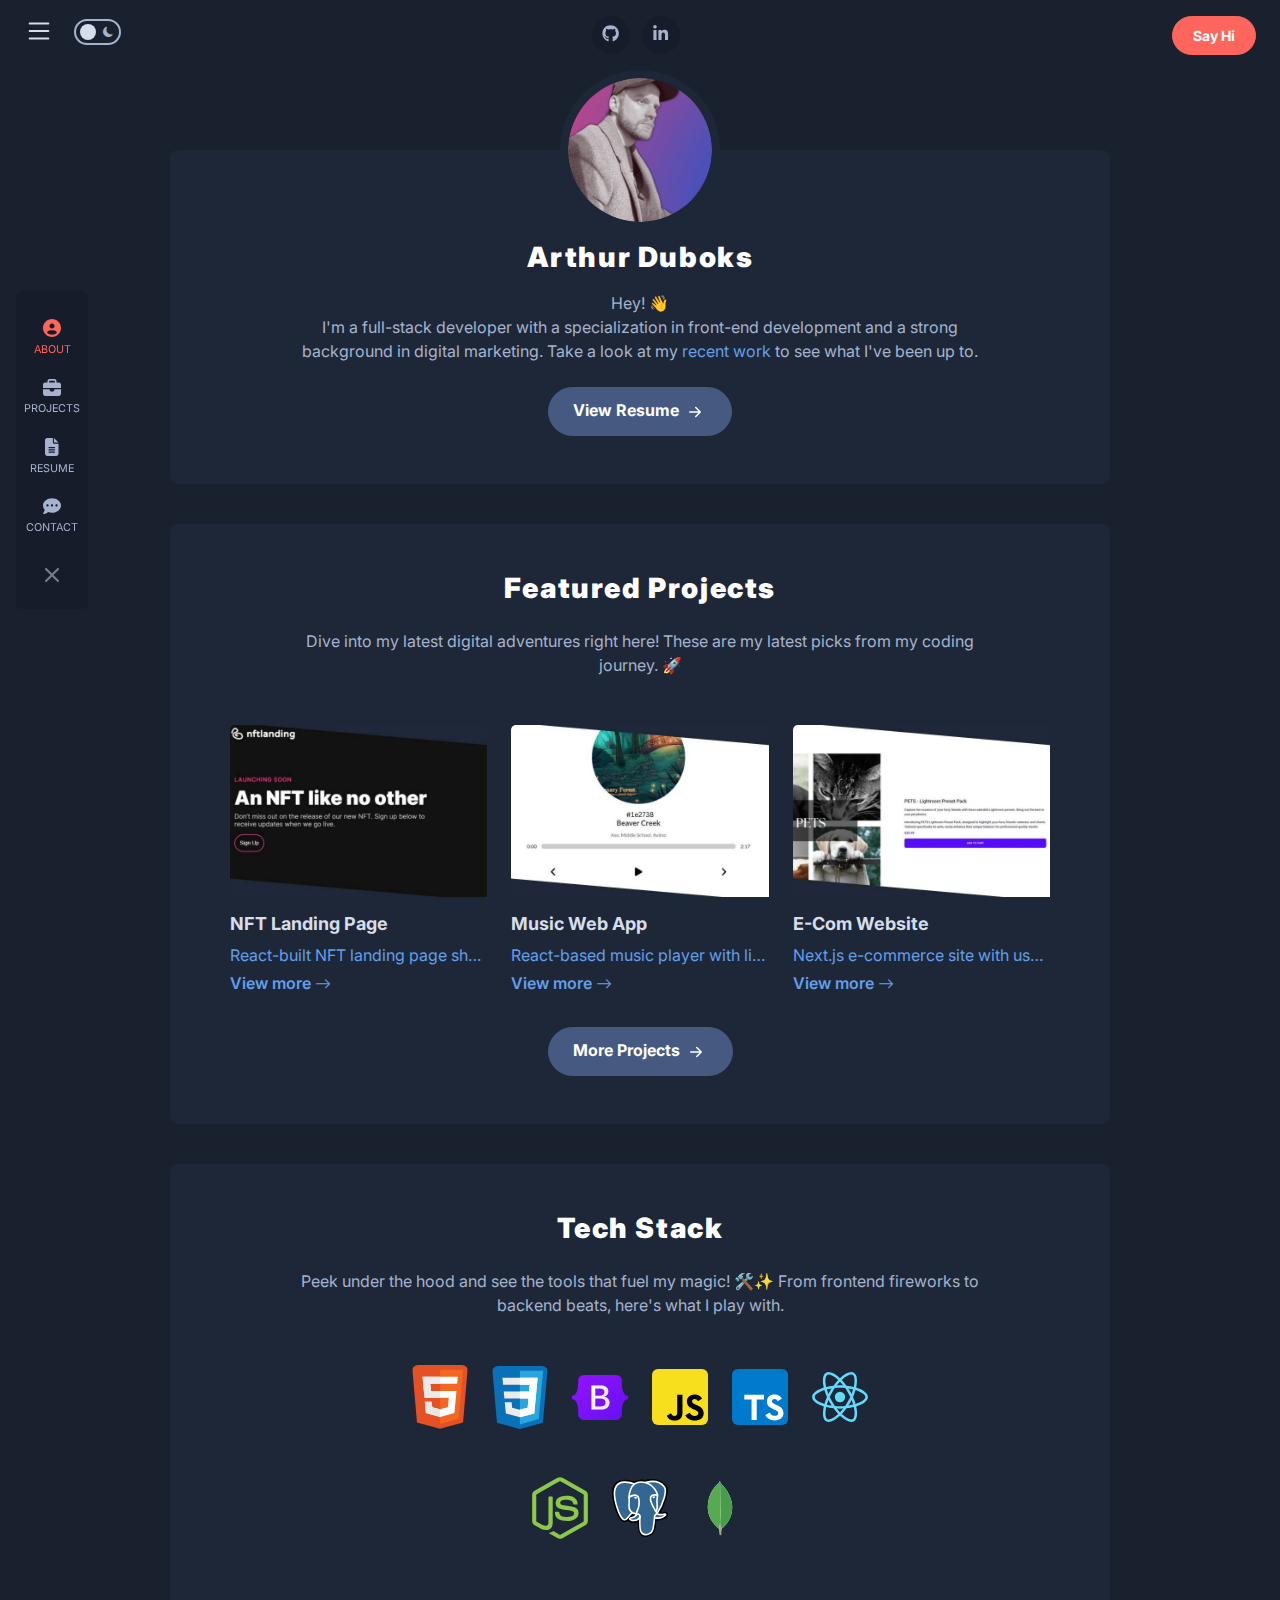
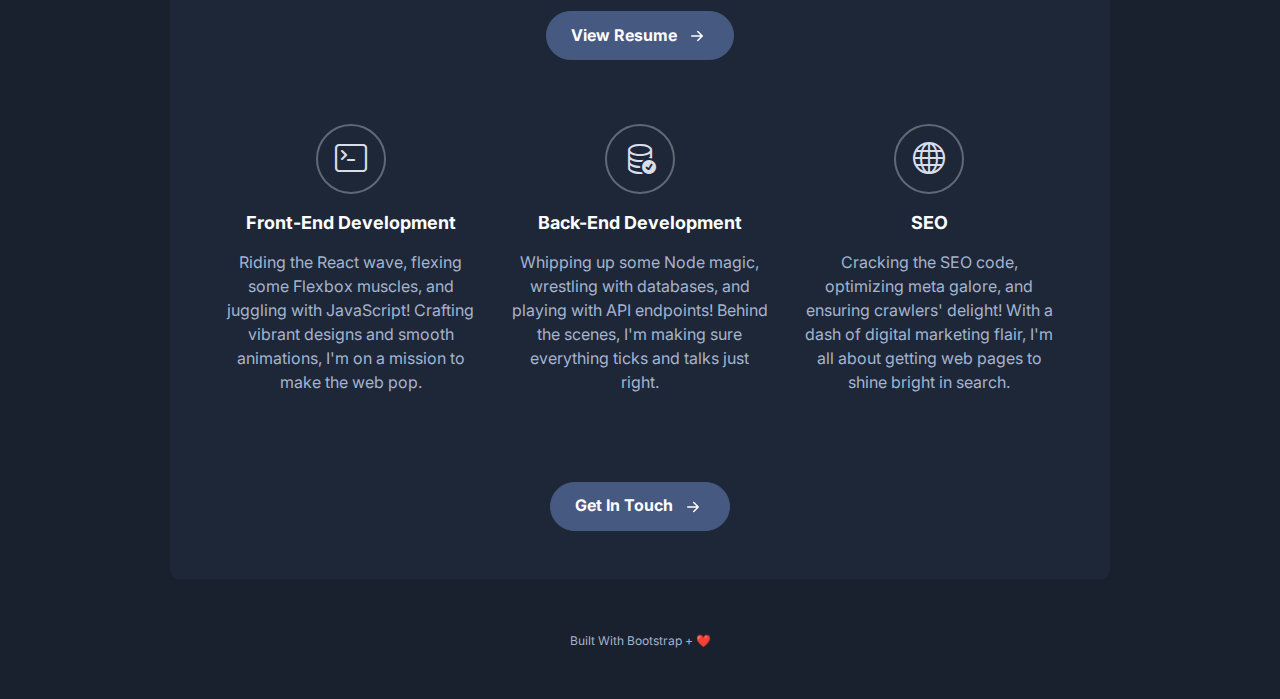
==== index.html @ 7803123b "first commit" ====
<!DOCTYPE html>
<html lang="en"> 
<head>
	<title>Arthur Duboks - Full-Stack Developer, Montreal</title>
	
	<!-- Meta -->
	<meta charset="utf-8">
	<meta http-equiv="X-UA-Compatible" content="IE=edge">
	<meta name="viewport" content="width=device-width, initial-scale=1.0">
	<meta name="description" content="Blending code & creativity: Dive into the realm of a full-stack developer with a twist of digital marketing magic.">
	<meta name="author" content="Arthur Duboks">    
	<link rel="shortcut icon" href="favicon.ico"> 

	<!-- Set theme color -->
    <meta name="theme-color" content="#1e2738">
	
	<!-- Google Fonts -->	
	<link rel="preload" href="https://fonts.googleapis.com/css2?family=Inter:wght@300;400;500;600;700;800;900&display=swap" as="style" onload="this.rel='stylesheet'">
    <noscript><link rel="stylesheet" href="https://fonts.googleapis.com/css2?family=Inter:wght@300;400;500;600;700;800;900&display=swap"></noscript>

	<!-- Bootstrpa Icons -->
	<link rel="preload" href="https://cdn.jsdelivr.net/npm/bootstrap-icons@1.10.3/font/bootstrap-icons.css" as="style" onload="this.rel='stylesheet'">
<noscript>
    <link rel="stylesheet" href="https://cdn.jsdelivr.net/npm/bootstrap-icons@1.10.3/font/bootstrap-icons.css">
</noscript>

	<!-- FontAwesome JS -->
    <script defer src="assets/fontawesome/js/all.js"></script>
    
    <!-- Plugin CSS -->
    <link rel="preload" href="assets/plugins/tiny-slider/tiny-slider.css" as="style" onload="this.rel='stylesheet'">
<noscript>
    <link rel="stylesheet" href="assets/plugins/tiny-slider/tiny-slider.css">
</noscript>

	<!-- Theme CSS -->  
	<link id="theme-style" rel="stylesheet" href="assets/css/theme-1.css">

</head> 

<body>
	
	<div class="container-fluid">

			<div class="side-panel position-relative">
				 
				<nav class="navbar">
			        <div aria-label="Main Navigation Menu" class="offcanvas offcanvas-start show d-flex" id="offcanvasNavbar" data-bs-scroll="true" data-bs-backdrop="false" tabindex="-1">
			            <div class="offcanvas-body d-flex align-items-center ">
			                <ul class="main-nav navbar-nav text-center">
				                
								<li class="nav-item">
									<a class="nav-link active d-flex flex-column" href="index.html"><span class="icon-holder"><i class="fa-solid fa-circle-user"></i></span><span class="nav-text">About</span></a>
								</li>
								<li class="nav-item">
									<a class="nav-link d-flex flex-column" href="projects.html"><span class="icon-holder"><i class="fa-solid fa-briefcase"></i></span><span class="nav-text">Projects</span></a>
								</li>
								<li class="nav-item">
									<a class="nav-link d-flex flex-column" href="resume.html"><span class="icon-holder"><i class="fa-solid fa-file-lines"></i></span><span class="nav-text">Resume</span></a>
								</li>
								<li class="nav-item">
									<a class="nav-link d-flex flex-column" href="contact.html"><span class="icon-holder"><i class="fa-solid fa-comment-dots"></i></span><span class="nav-text">Contact</a>
								</li>
								<li class="nav-item nav-item-close">
				                    <button aria-label="Close" class="btn-close" data-bs-dismiss="offcanvas" type="button"><i class="bi bi-x"></i></button>
				                </li>
							</ul>
			            </div>
			        </div>
				  
				</nav>
			</div><!--//side-panel-->
			
			<div class="main-content-wrapper">
				<div class="container-fluid">
					<div class="top-bar text-center position-relative">
						<div class="top-bar-inner">
							
							<a class="menu-toggler" data-bs-toggle="offcanvas" href="#offcanvasNavbar" role="button" aria-controls="offcanvasNavbar">
								 <svg xmlns="http://www.w3.org/2000/svg" width="30" height="30" fill="currentColor" class="bi bi-list" viewBox="0 0 16 16">
								  <path fill-rule="evenodd" d="M2.5 12a.5.5 0 0 1 .5-.5h10a.5.5 0 0 1 0 1H3a.5.5 0 0 1-.5-.5zm0-4a.5.5 0 0 1 .5-.5h10a.5.5 0 0 1 0 1H3a.5.5 0 0 1-.5-.5zm0-4a.5.5 0 0 1 .5-.5h10a.5.5 0 0 1 0 1H3a.5.5 0 0 1-.5-.5z"/>
								</svg>
					        </a>
					        
					        <div class="mode-toggle text-center">
							    
							    <input class="toggle" id="darkmode" type="checkbox">
							    <label class="toggle-btn mx-auto mb-0" for="darkmode">
							        <span class="day-icon toggle-icon"> <i class="bi bi-sun-fill"></i></span>
							        <span class="night-icon toggle-icon"><i class="bi bi-moon-fill"></i></span>
							        
							    </label>
							    
							</div><!--//mode-toggle-->
							
							<a class="btn btn-primary top-bar-cta" href="contact.html">Say Hi</a>
					
							<ul class="social-list list-inline mx-auto d-none d-lg-block">
								<li class="list-inline-item me-0 me-md-1 me-lg-2"><a href="https://github.com/arthurduboks" target="_blank"><i class="fa-brands fa-github fa-fw"></i></a></li>
							
								<li class="list-inline-item me-0 me-md-1 me-lg-2"><a href="https://www.linkedin.com/in/arthur-duboks/" target="_blank"><i class="fa-brands fa-linkedin-in fa-fw"></i></a></li>
							</ul><!--//social-list-->							
							
						</div><!--//top-bar-inner-->
						
					</div><!--//top-bar-->
			
					<section class="page-intro-section section has-profile-image mx-auto">
					
						<div class="profile-holder text-center">
							<img class="profile-pic rounded-circle" src="assets/images/profile.png" alt="Profile photo">
						</div><!--//profile-holder-->
						<div class="intro-holder">
							<h2 class="intro-name text-center mb-3">Arthur Duboks</h2>
							<div class="profile-intro text-md-center limit-max-width mx-auto">
							    <p>Hey! 👋<br>
									I'm a full-stack developer with a specialization in front-end development and a strong background in digital marketing. Take a look at my <a href="projects.html">recent work</a> to see what I've been up to.</p>									
							</div>
						</div><!--//intro-holder-->
						
						<div class="section-cta text-center mt-4">
							<a class="btn btn-secondary theme-btn-cta" href="resume.html">View Resume<svg xmlns="http://www.w3.org/2000/svg" width="24" height="24" fill="currentColor" class="bi bi-arrow-right-short" viewBox="0 0 16 16">
  <path fill-rule="evenodd" d="M4 8a.5.5 0 0 1 .5-.5h5.793L8.146 5.354a.5.5 0 1 1 .708-.708l3 3a.5.5 0 0 1 0 .708l-3 3a.5.5 0 0 1-.708-.708L10.293 8.5H4.5A.5.5 0 0 1 4 8z"/>
</svg></a>
						</div><!--//section-cta-->
						
					</section><!--//page-intro-section-->
					
					<section class="featured-projects-section section mx-auto">
						<h3 class="section-heading mb-4">Featured Projects</h3>
						<div class="section-intro mb-5 limit-max-width mx-auto text-md-center">Dive into my latest digital adventures right here! These are my latest picks from my coding journey. 🚀</div>
						<div class="featured-project-list container">
						    <div class="row justify-content-center gy-4">
							    <div class="col-12 col-md-6 col-lg-4">
								    <div class="card">
									    <img src="assets/images/projects/nft_landing_page.jpg" width="600" height="400" class="card-img-top img-fluid" alt="image">
									    <div class="card-body px-0">
										    <h5 class="card-title"><a href="https://react-nft-app-eta.vercel.app/">NFT Landing Page</a></h5>
									        <p class="card-text mb-1 text-truncate">React-built NFT landing page showcasing featured assets and sponsors in a modular design.</p>
									        <div><a class="card-link more-link" href="./projects.html">View more <span class="link-arrow"><i class="bi bi-arrow-right"></i></span></a></div>
									    </div>
									</div><!--//card-->
							    </div><!--//col-->
							    <div class="col-12 col-md-6 col-lg-4">
								    <div class="card">
									    <img src="assets/images/projects/music_player_app.jpg" width="600" height="400" class="card-img-top img-fluid" alt="image">
									    <div class="card-body px-0">
										    <h5 class="card-title"><a href="https://music-app-one-roan.vercel.app/">Music Web App</a></h5>
									        <p class="card-text mb-1 text-truncate">React-based music player with live tracking and interactive libraries.</p>
									        <div><a class="card-link more-link" href="./projects.html">View more <span class="link-arrow"><i class="bi bi-arrow-right"></i></span></a></div>
									    </div>
									</div><!--//card-->
							    </div><!--//col-->
							    <div class="col-12 col-md-6 col-lg-4">
								    <div class="card">
									    <img src="assets/images/projects/next_ecom_shop.jpg" width="600" height="400" class="card-img-top img-fluid" alt="image">
									    <div class="card-body px-0">
										    <h5 class="card-title"><a href="https://e-com-next-beta.vercel.app/">E-Com Website</a></h5>
									        <p class="card-text mb-1 text-truncate">Next.js e-commerce site with user auth and Stripe integration.</p>
									        <div><a class="card-link more-link" href="./projects.html">View more <span class="link-arrow"><i class="bi bi-arrow-right"></i></span></a></div>
 
									    </div>
									</div><!--//card-->
							    </div><!--//col-->
							    
						    </div><!--//row-->
						    <div class="section-cta text-center mt-3">
								<a class="btn btn-secondary theme-btn-cta" href="projects.html">More Projects<svg xmlns="http://www.w3.org/2000/svg" width="24" height="24" fill="currentColor" class="bi bi-arrow-right-short" viewBox="0 0 16 16">
	  <path fill-rule="evenodd" d="M4 8a.5.5 0 0 1 .5-.5h5.793L8.146 5.354a.5.5 0 1 1 .708-.708l3 3a.5.5 0 0 1 0 .708l-3 3a.5.5 0 0 1-.708-.708L10.293 8.5H4.5A.5.5 0 0 1 4 8z"/>
	</svg></a>
							</div><!--//section-cta-->
						</div><!--//project-list-->
							
					</section><!--//projects-section-->
									
					<section class="skills-section section mx-auto mb-0">
						<h3 class="section-heading mb-4">Tech Stack</h3>
						<div class="section-intro mb-5 limit-max-width text-md-center">
							Peek under the hood and see the tools that fuel my magic! 🛠️✨ From frontend fireworks to backend beats, here's what I play with.</a>
						</div><!--//section-intro-->
						<div class="row tech-list justify-content-center align-items-center">
							
							<div class="icon-item col-4 col-md-3 col-lg-2 mb-3 mb-lg-5">
								<img class="rounded img-fluid" src="assets/images/tech-icons/html5.svg" width="56" height="56" alt="HTML5 icon">
							</div>
							<div class="icon-item col-4 col-md-3 col-lg-2 mb-3 mb-lg-5">
								<img class="rounded img-fluid" src="assets/images/tech-icons/css3.svg" width="56" height="56" alt="CSS3 icon">
							</div>
							<div class="icon-item col-4 col-md-3 col-lg-2 mb-3 mb-lg-5">
								<img class="rounded img-fluid" src="assets/images/tech-icons/bootstrap5.svg" width="56" height="56" alt="Bootstrap 5 icon">
							</div>
							<div class="icon-item col-4 col-md-3 col-lg-2 mb-3 mb-lg-5">
								<img class="rounded img-fluid" src="assets/images/tech-icons/javascript.svg" width="56" height="56" alt="JavaScript icon">
							</div>
							<div class="icon-item col-4 col-md-3 col-lg-2 mb-3 mb-lg-5">
								<img class="rounded img-fluid" src="assets/images/tech-icons/typescript.svg" width="56" height="56" alt="TypeScript icon">
							</div>
							<div class="icon-item col-4 col-md-3 col-lg-2 mb-3 mb-lg-5">
								<img class="rounded img-fluid" src="assets/images/tech-icons/react.svg" width="56" height="56" alt="React icon">
							</div>
							
							<div class="clearfix"></div>
							
							<div class="icon-item col-4 col-md-3 col-lg-2 mb-3 mb-lg-5">
								<img class="rounded img-fluid" src="assets/images/tech-icons/nodejs.svg" width="56" height="56" alt="Node.js icon">
							</div>
							<div class="icon-item col-4 col-md-3 col-lg-2 mb-3 mb-lg-5">
								<img class="rounded img-fluid" src="assets/images/tech-icons/postgresql.svg" width="56" height="56" alt="PostgreSQL icon">
							</div>
							<div class="icon-item col-4 col-md-3 col-lg-2 mb-3 mb-lg-5">
								<img class="rounded img-fluid" src="assets/images/tech-icons/mongodb.svg" width="56" height="56" alt="MongoDB icon">
							</div>
							</div><!--//tech-list-->
							
						<div class="section-cta text-center mt-4">
							<a class="btn btn-secondary theme-btn-cta" href="resume.html">View Resume <svg xmlns="http://www.w3.org/2000/svg" width="24" height="24" fill="currentColor" class="bi bi-arrow-right-short" viewBox="0 0 16 16">
  <path fill-rule="evenodd" d="M4 8a.5.5 0 0 1 .5-.5h5.793L8.146 5.354a.5.5 0 1 1 .708-.708l3 3a.5.5 0 0 1 0 .708l-3 3a.5.5 0 0 1-.708-.708L10.293 8.5H4.5A.5.5 0 0 1 4 8z"/>
</svg></a>
						</div><!--//section-cta-->
						
						<div class="skill-blocks py-5 row justify-content-center">
							<div class="item col-md-6 col-lg-4 text-md-center">
								<div class="item-icon-holder mx-md-auto"><i class="item-icon bi bi-terminal"></i></div>
								<h3 class="item-title mb-3">Front-End Development</h3>
								<div class="item-desc">
									Riding the React wave, flexing some Flexbox muscles, and juggling with JavaScript! Crafting vibrant designs and smooth animations, I'm on a mission to make the web pop. 
								</div><!--//item-desc-->
							</div><!--//item-->
							<div class="item col-md-6 col-lg-4 text-md-center">
								<div class="item-icon-holder  mx-md-auto"><i class="item-icon bi bi-database-check"></i></div>
								<h3 class="item-title mb-3">Back-End Development</h3>
								<div class="item-desc">
									Whipping up some Node magic, wrestling with databases, and playing with API endpoints! Behind the scenes, I'm making sure everything ticks and talks just right.
								</div><!--//item-desc-->
							</div><!--//item-->
							<div class="item col-md-6 col-lg-4 text-md-center">
								<div class="item-icon-holder  mx-md-auto"><i class="item-icon bi bi-globe"></i></div>
								<h3 class="item-title mb-3">SEO</h3>
								<div class="item-desc">
									Cracking the SEO code, optimizing meta galore, and ensuring crawlers' delight! With a dash of digital marketing flair, I'm all about getting web pages to shine bright in search.
								</div><!--//item-desc-->
							</div><!--//item-->
							<!--//item-->
						</div><!--//skill-blocks-->
						<div class="section-cta text-center">
							<a class="btn btn-secondary theme-btn-cta" href="contact.html">Get In Touch <svg xmlns="http://www.w3.org/2000/svg" width="24" height="24" fill="currentColor" class="bi bi-arrow-right-short" viewBox="0 0 16 16">
  <path fill-rule="evenodd" d="M4 8a.5.5 0 0 1 .5-.5h5.793L8.146 5.354a.5.5 0 1 1 .708-.708l3 3a.5.5 0 0 1 0 .708l-3 3a.5.5 0 0 1-.708-.708L10.293 8.5H4.5A.5.5 0 0 1 4 8z"/>
</svg></a>
						</div><!--//section-cta-->
					</section><!--//skills-section-->

				</div>
			</div><!--//main-content-wrapper-->
		
		</div><!--//row-->
	
	</div><!--//container-->
	
	<footer class="footer text-center py-5">
		<small class="copyright">Built With Bootstrap + ❤️</a></small>
	</footer>
	
	<!-- Javascript -->
	<script src="assets/plugins/popper.min.js"></script> 
	<script src="assets/plugins/bootstrap/js/bootstrap.min.js"></script>
	
	<!-- Page Specific JS -->
	<script src="assets/plugins/tiny-slider/min/tiny-slider.js"></script> 
	<script src="assets/js/tinyslider-custom.js"></script> 
	
	<!-- Dark/Light Mode Toggle  -->
	
	<script src="assets/plugins/js-cookie.min.js"></script>
	<script src="assets/js/mode-toggle.js"></script>   
	
</body>
</html>
---- assets/plugins/tiny-slider/tiny-slider.css ----
.tns-outer{padding:0 !important}.tns-outer [hidden]{display:none !important}.tns-outer [aria-controls],.tns-outer [data-action]{cursor:pointer}.tns-slider{-webkit-transition:all 0s;-moz-transition:all 0s;transition:all 0s}.tns-slider>.tns-item{-webkit-box-sizing:border-box;-moz-box-sizing:border-box;box-sizing:border-box}.tns-horizontal.tns-subpixel{white-space:nowrap}.tns-horizontal.tns-subpixel>.tns-item{display:inline-block;vertical-align:top;white-space:normal}.tns-horizontal.tns-no-subpixel:after{content:'';display:table;clear:both}.tns-horizontal.tns-no-subpixel>.tns-item{float:left}.tns-horizontal.tns-carousel.tns-no-subpixel>.tns-item{margin-right:-100%}.tns-no-calc{position:relative;left:0}.tns-gallery{position:relative;left:0;min-height:1px}.tns-gallery>.tns-item{position:absolute;left:-100%;-webkit-transition:transform 0s, opacity 0s;-moz-transition:transform 0s, opacity 0s;transition:transform 0s, opacity 0s}.tns-gallery>.tns-slide-active{position:relative;left:auto !important}.tns-gallery>.tns-moving{-webkit-transition:all 0.25s;-moz-transition:all 0.25s;transition:all 0.25s}.tns-autowidth{display:inline-block}.tns-lazy-img{-webkit-transition:opacity 0.6s;-moz-transition:opacity 0.6s;transition:opacity 0.6s;opacity:0.6}.tns-lazy-img.tns-complete{opacity:1}.tns-ah{-webkit-transition:height 0s;-moz-transition:height 0s;transition:height 0s}.tns-ovh{overflow:hidden}.tns-visually-hidden{position:absolute;left:-10000em}.tns-transparent{opacity:0;visibility:hidden}.tns-fadeIn{opacity:1;filter:alpha(opacity=100);z-index:0}.tns-normal,.tns-fadeOut{opacity:0;filter:alpha(opacity=0);z-index:-1}.tns-vpfix{white-space:nowrap}.tns-vpfix>div,.tns-vpfix>li{display:inline-block}.tns-t-subp2{margin:0 auto;width:310px;position:relative;height:10px;overflow:hidden}.tns-t-ct{width:2333.3333333%;width:-webkit-calc(100% * 70 / 3);width:-moz-calc(100% * 70 / 3);width:calc(100% * 70 / 3);position:absolute;right:0}.tns-t-ct:after{content:'';display:table;clear:both}.tns-t-ct>div{width:1.4285714%;width:-webkit-calc(100% / 70);width:-moz-calc(100% / 70);width:calc(100% / 70);height:10px;float:left}

/*# sourceMappingURL=sourcemaps/tiny-slider.css.map */
---- assets/plugins/tiny-slider/tiny-slider.css ----
.tns-outer{padding:0 !important}.tns-outer [hidden]{display:none !important}.tns-outer [aria-controls],.tns-outer [data-action]{cursor:pointer}.tns-slider{-webkit-transition:all 0s;-moz-transition:all 0s;transition:all 0s}.tns-slider>.tns-item{-webkit-box-sizing:border-box;-moz-box-sizing:border-box;box-sizing:border-box}.tns-horizontal.tns-subpixel{white-space:nowrap}.tns-horizontal.tns-subpixel>.tns-item{display:inline-block;vertical-align:top;white-space:normal}.tns-horizontal.tns-no-subpixel:after{content:'';display:table;clear:both}.tns-horizontal.tns-no-subpixel>.tns-item{float:left}.tns-horizontal.tns-carousel.tns-no-subpixel>.tns-item{margin-right:-100%}.tns-no-calc{position:relative;left:0}.tns-gallery{position:relative;left:0;min-height:1px}.tns-gallery>.tns-item{position:absolute;left:-100%;-webkit-transition:transform 0s, opacity 0s;-moz-transition:transform 0s, opacity 0s;transition:transform 0s, opacity 0s}.tns-gallery>.tns-slide-active{position:relative;left:auto !important}.tns-gallery>.tns-moving{-webkit-transition:all 0.25s;-moz-transition:all 0.25s;transition:all 0.25s}.tns-autowidth{display:inline-block}.tns-lazy-img{-webkit-transition:opacity 0.6s;-moz-transition:opacity 0.6s;transition:opacity 0.6s;opacity:0.6}.tns-lazy-img.tns-complete{opacity:1}.tns-ah{-webkit-transition:height 0s;-moz-transition:height 0s;transition:height 0s}.tns-ovh{overflow:hidden}.tns-visually-hidden{position:absolute;left:-10000em}.tns-transparent{opacity:0;visibility:hidden}.tns-fadeIn{opacity:1;filter:alpha(opacity=100);z-index:0}.tns-normal,.tns-fadeOut{opacity:0;filter:alpha(opacity=0);z-index:-1}.tns-vpfix{white-space:nowrap}.tns-vpfix>div,.tns-vpfix>li{display:inline-block}.tns-t-subp2{margin:0 auto;width:310px;position:relative;height:10px;overflow:hidden}.tns-t-ct{width:2333.3333333%;width:-webkit-calc(100% * 70 / 3);width:-moz-calc(100% * 70 / 3);width:calc(100% * 70 / 3);position:absolute;right:0}.tns-t-ct:after{content:'';display:table;clear:both}.tns-t-ct>div{width:1.4285714%;width:-webkit-calc(100% / 70);width:-moz-calc(100% / 70);width:calc(100% / 70);height:10px;float:left}

/*# sourceMappingURL=sourcemaps/tiny-slider.css.map */
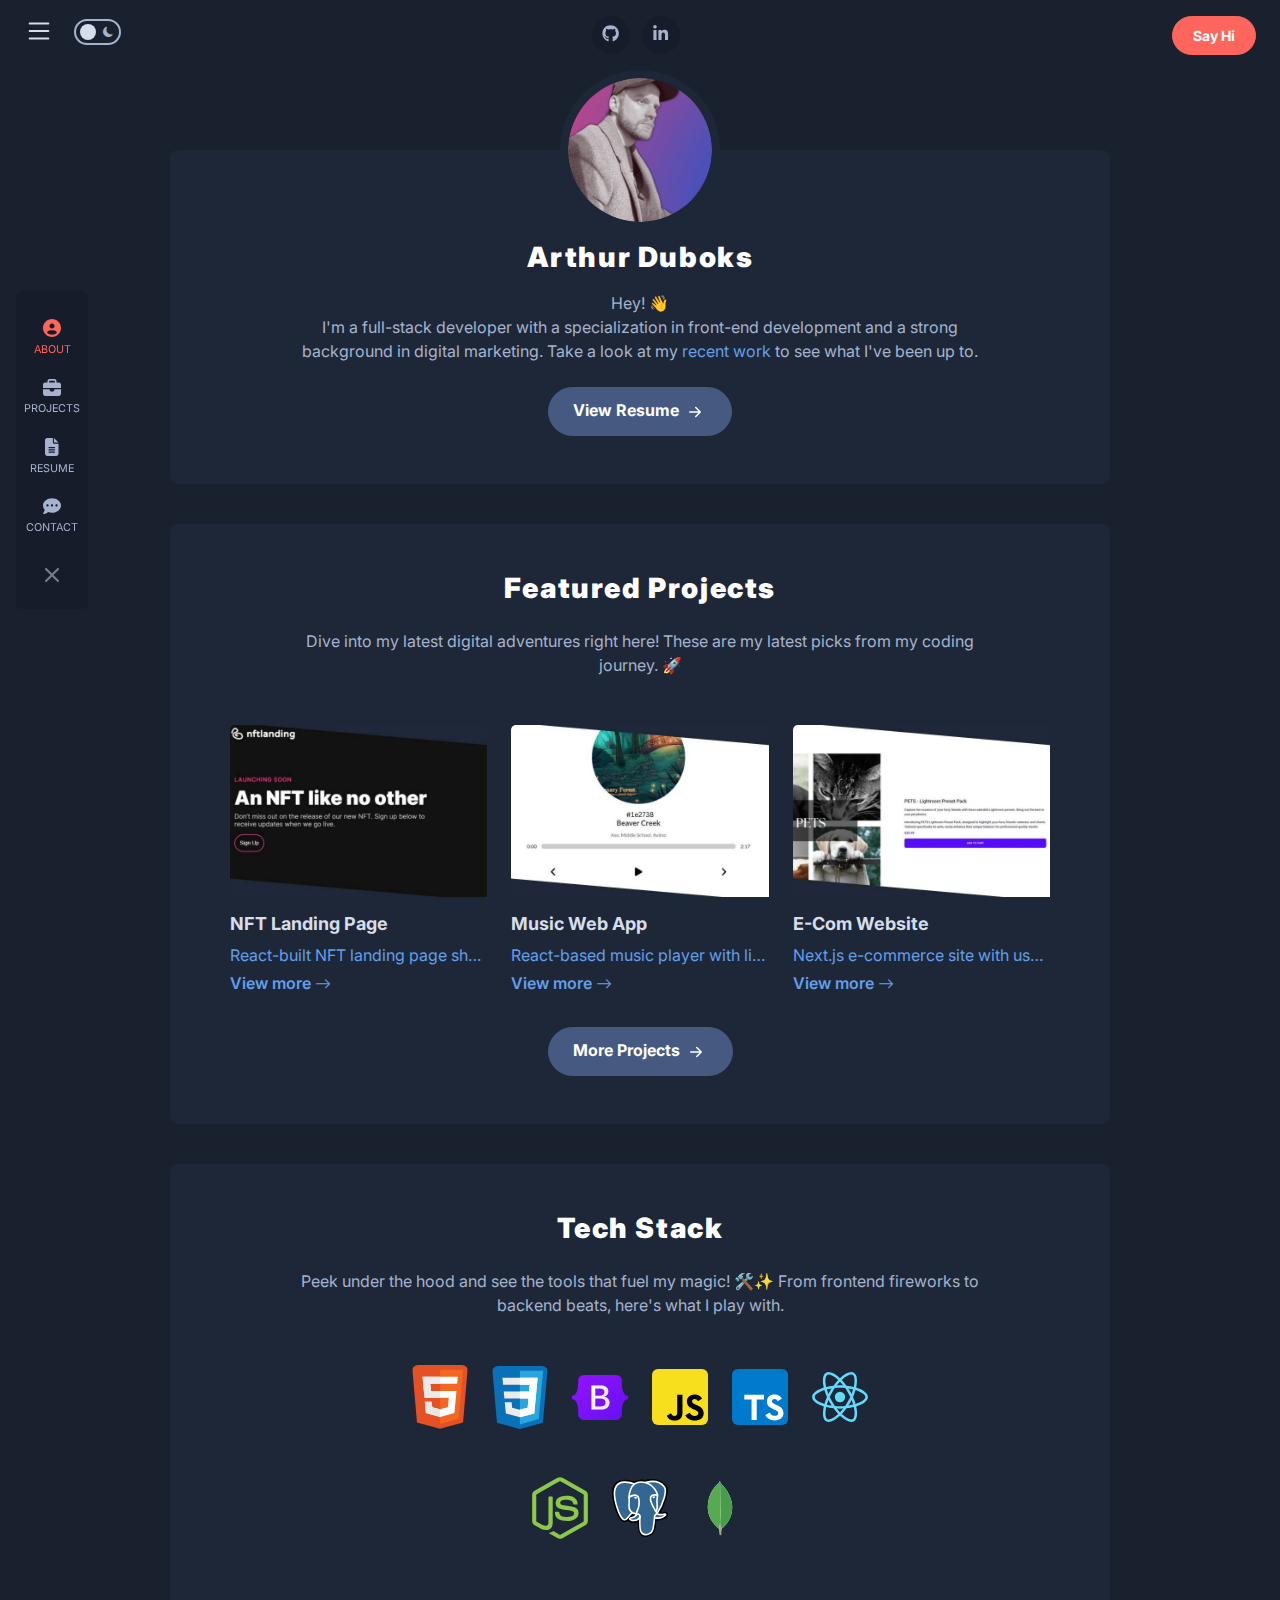
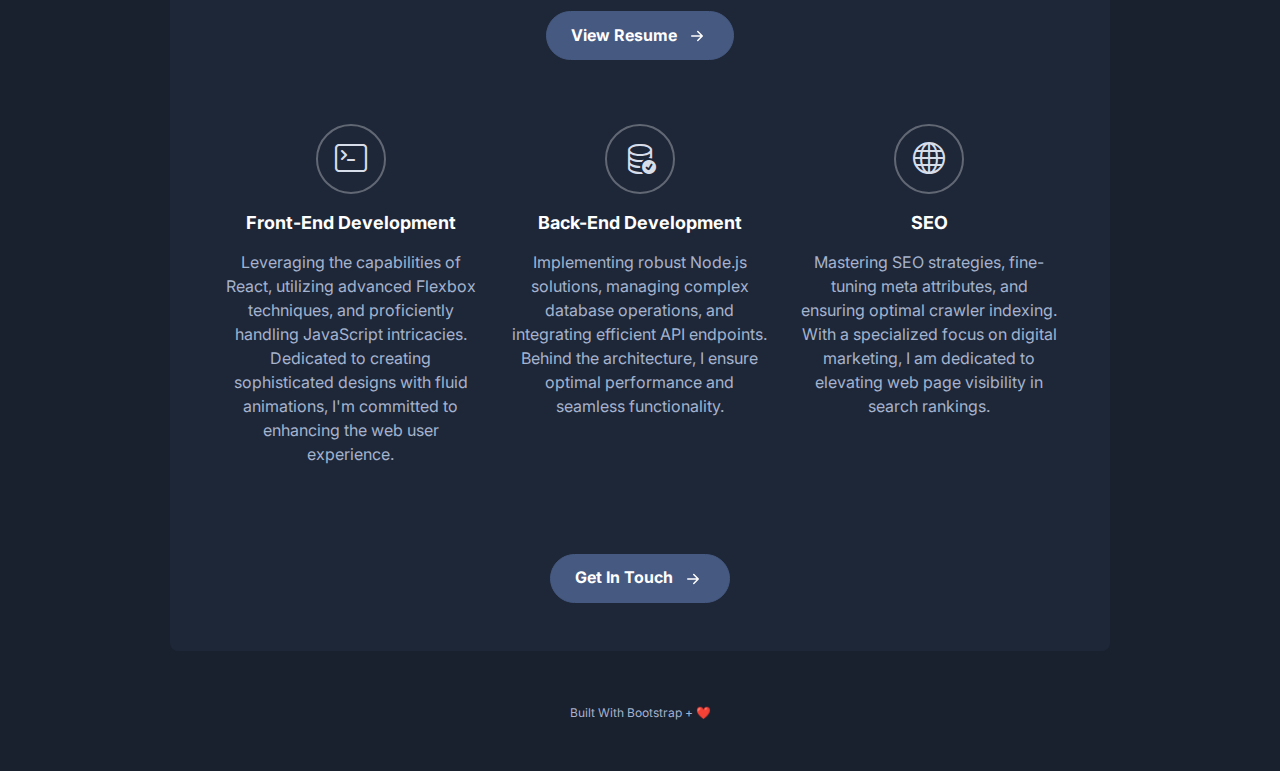
==== commit 7c98c96d: "minor optimizations" ====
--- a/index.html
+++ b/index.html
@@ -77,6 +77,9 @@
 						<div class="top-bar-inner">
 							
 							<a class="menu-toggler" data-bs-toggle="offcanvas" href="#offcanvasNavbar" role="button" aria-controls="offcanvasNavbar">
+								 <!-- Visually Hidden Text for Screen Readers -->
+                                 <span class="visually-hidden">Toggle Menu</span>
+								 
 								 <svg xmlns="http://www.w3.org/2000/svg" width="30" height="30" fill="currentColor" class="bi bi-list" viewBox="0 0 16 16">
 								  <path fill-rule="evenodd" d="M2.5 12a.5.5 0 0 1 .5-.5h10a.5.5 0 0 1 0 1H3a.5.5 0 0 1-.5-.5zm0-4a.5.5 0 0 1 .5-.5h10a.5.5 0 0 1 0 1H3a.5.5 0 0 1-.5-.5zm0-4a.5.5 0 0 1 .5-.5h10a.5.5 0 0 1 0 1H3a.5.5 0 0 1-.5-.5z"/>
 								</svg>
@@ -223,21 +226,21 @@
 								<div class="item-icon-holder mx-md-auto"><i class="item-icon bi bi-terminal"></i></div>
 								<h3 class="item-title mb-3">Front-End Development</h3>
 								<div class="item-desc">
-									Riding the React wave, flexing some Flexbox muscles, and juggling with JavaScript! Crafting vibrant designs and smooth animations, I'm on a mission to make the web pop. 
+									Leveraging the capabilities of React, utilizing advanced Flexbox techniques, and proficiently handling JavaScript intricacies. Dedicated to creating sophisticated designs with fluid animations, I'm committed to enhancing the web user experience.
 								</div><!--//item-desc-->
 							</div><!--//item-->
 							<div class="item col-md-6 col-lg-4 text-md-center">
 								<div class="item-icon-holder  mx-md-auto"><i class="item-icon bi bi-database-check"></i></div>
 								<h3 class="item-title mb-3">Back-End Development</h3>
 								<div class="item-desc">
-									Whipping up some Node magic, wrestling with databases, and playing with API endpoints! Behind the scenes, I'm making sure everything ticks and talks just right.
+									Implementing robust Node.js solutions, managing complex database operations, and integrating efficient API endpoints. Behind the architecture, I ensure optimal performance and seamless functionality.
 								</div><!--//item-desc-->
 							</div><!--//item-->
 							<div class="item col-md-6 col-lg-4 text-md-center">
 								<div class="item-icon-holder  mx-md-auto"><i class="item-icon bi bi-globe"></i></div>
 								<h3 class="item-title mb-3">SEO</h3>
 								<div class="item-desc">
-									Cracking the SEO code, optimizing meta galore, and ensuring crawlers' delight! With a dash of digital marketing flair, I'm all about getting web pages to shine bright in search.
+									Mastering SEO strategies, fine-tuning meta attributes, and ensuring optimal crawler indexing. With a specialized focus on digital marketing, I am dedicated to elevating web page visibility in search rankings.
 								</div><!--//item-desc-->
 							</div><!--//item-->
 							<!--//item-->
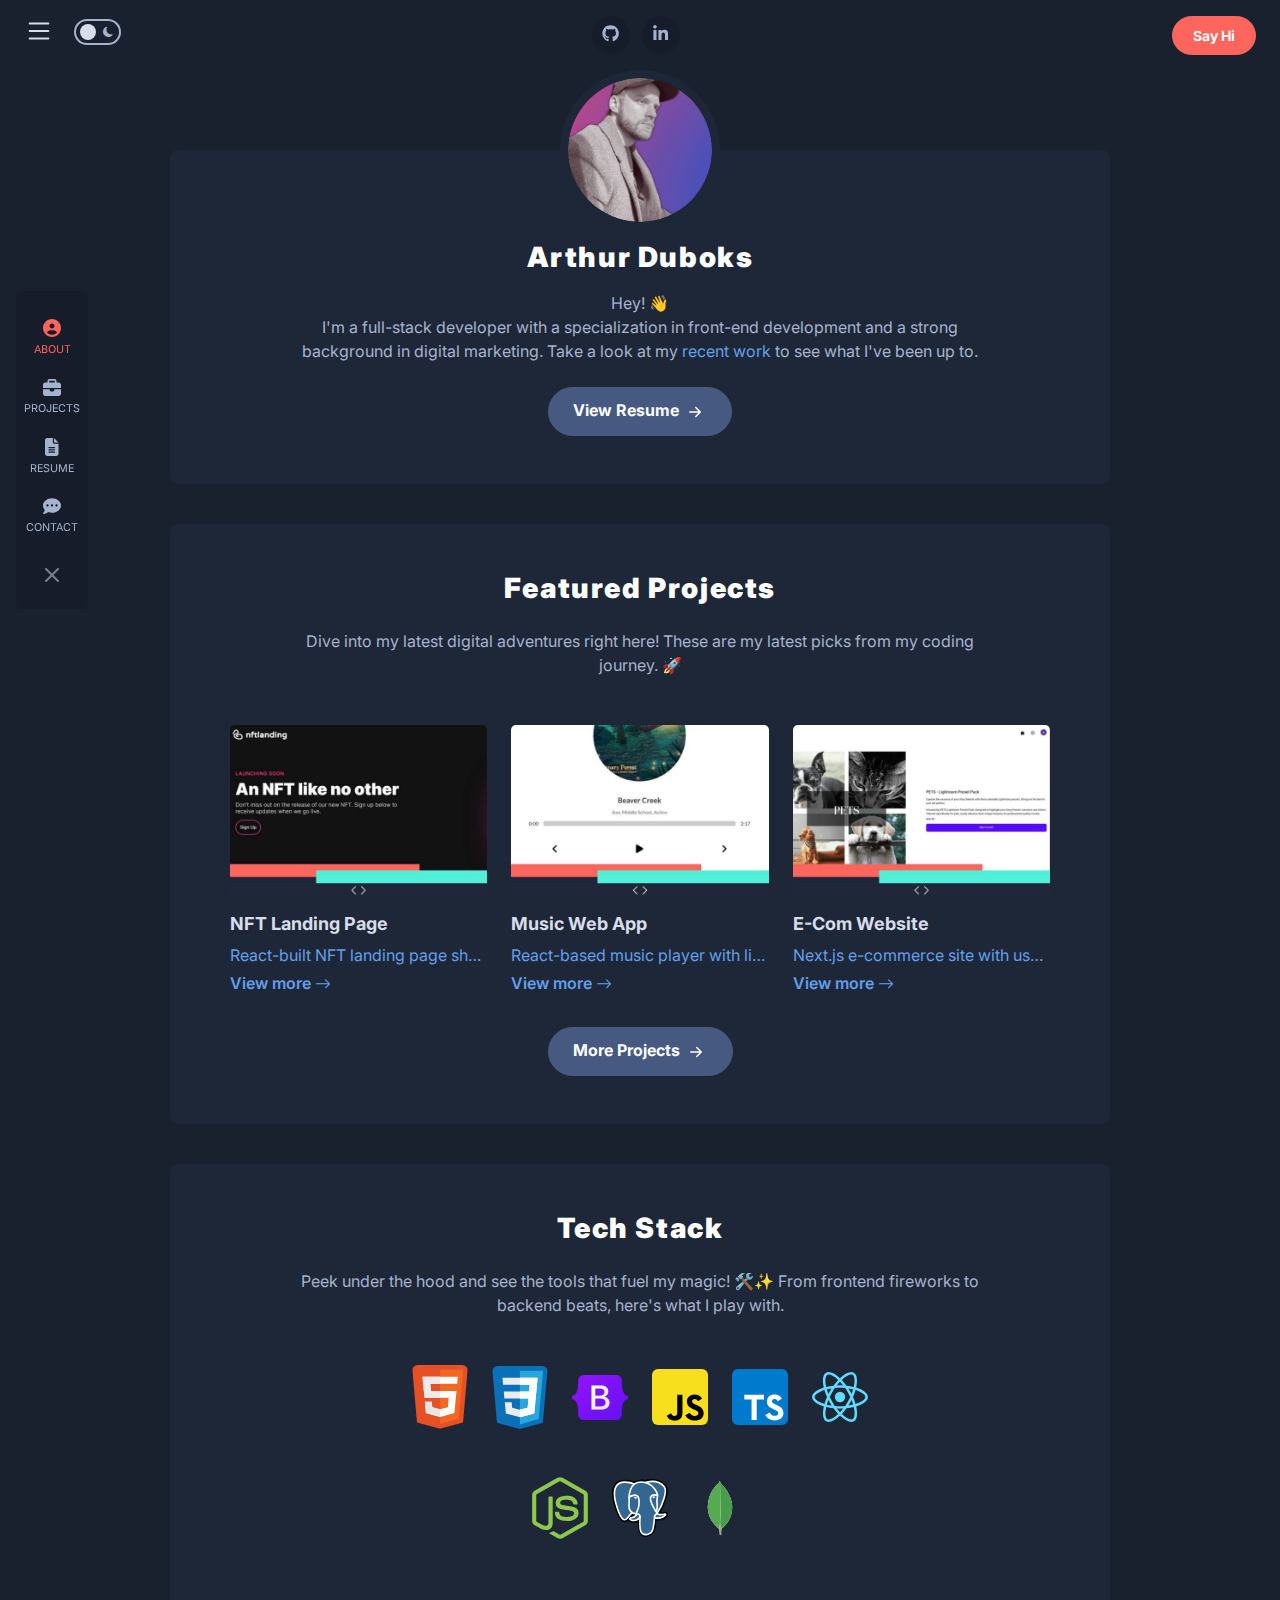
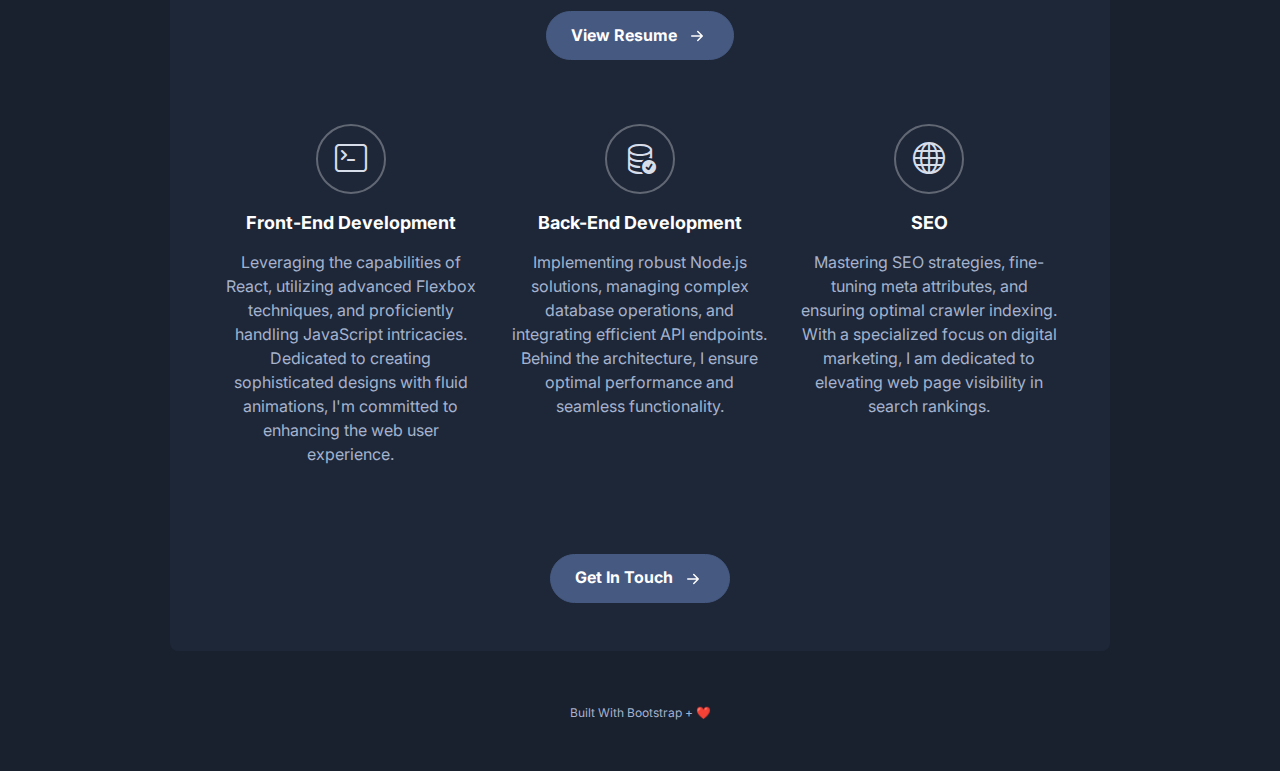
==== commit 218545c2: "seo updates" ====
--- a/index.html
+++ b/index.html
@@ -7,13 +7,12 @@
 	<meta charset="utf-8">
 	<meta http-equiv="X-UA-Compatible" content="IE=edge">
 	<meta name="viewport" content="width=device-width, initial-scale=1.0">
+	<meta name="theme-color" content="#1e2738">
 	<meta name="description" content="Blending code & creativity: Dive into the realm of a full-stack developer with a twist of digital marketing magic.">
-	<meta name="author" content="Arthur Duboks">    
+	<meta name="author" content="Arthur Duboks">
+	<link rel="canonical" href="https://www.codebyarthur.com/"/>    
 	<link rel="shortcut icon" href="favicon.ico"> 
 
-	<!-- Set theme color -->
-    <meta name="theme-color" content="#1e2738">
-	
 	<!-- Google Fonts -->	
 	<link rel="preload" href="https://fonts.googleapis.com/css2?family=Inter:wght@300;400;500;600;700;800;900&display=swap" as="style" onload="this.rel='stylesheet'">
     <noscript><link rel="stylesheet" href="https://fonts.googleapis.com/css2?family=Inter:wght@300;400;500;600;700;800;900&display=swap"></noscript>
@@ -26,12 +25,6 @@
 
 	<!-- FontAwesome JS -->
     <script defer src="assets/fontawesome/js/all.js"></script>
-    
-    <!-- Plugin CSS -->
-    <link rel="preload" href="assets/plugins/tiny-slider/tiny-slider.css" as="style" onload="this.rel='stylesheet'">
-<noscript>
-    <link rel="stylesheet" href="assets/plugins/tiny-slider/tiny-slider.css">
-</noscript>
 
 	<!-- Theme CSS -->  
 	<link id="theme-style" rel="stylesheet" href="assets/css/theme-1.css">
@@ -50,7 +43,7 @@
 			                <ul class="main-nav navbar-nav text-center">
 				                
 								<li class="nav-item">
-									<a class="nav-link active d-flex flex-column" href="index.html"><span class="icon-holder"><i class="fa-solid fa-circle-user"></i></span><span class="nav-text">About</span></a>
+									<a class="nav-link active d-flex flex-column" href="/"><span class="icon-holder"><i class="fa-solid fa-circle-user"></i></span><span class="nav-text">About</span></a>
 								</li>
 								<li class="nav-item">
 									<a class="nav-link d-flex flex-column" href="projects.html"><span class="icon-holder"><i class="fa-solid fa-briefcase"></i></span><span class="nav-text">Projects</span></a>
@@ -76,9 +69,7 @@
 					<div class="top-bar text-center position-relative">
 						<div class="top-bar-inner">
 							
-							<a class="menu-toggler" data-bs-toggle="offcanvas" href="#offcanvasNavbar" role="button" aria-controls="offcanvasNavbar">
-								 <!-- Visually Hidden Text for Screen Readers -->
-                                 <span class="visually-hidden">Toggle Menu</span>
+							<a class="menu-toggler" data-bs-toggle="offcanvas" href="#offcanvasNavbar" role="button" aria-controls="offcanvasNavbar" aria-label="Toggle Menu">
 								 
 								 <svg xmlns="http://www.w3.org/2000/svg" width="30" height="30" fill="currentColor" class="bi bi-list" viewBox="0 0 16 16">
 								  <path fill-rule="evenodd" d="M2.5 12a.5.5 0 0 1 .5-.5h10a.5.5 0 0 1 0 1H3a.5.5 0 0 1-.5-.5zm0-4a.5.5 0 0 1 .5-.5h10a.5.5 0 0 1 0 1H3a.5.5 0 0 1-.5-.5zm0-4a.5.5 0 0 1 .5-.5h10a.5.5 0 0 1 0 1H3a.5.5 0 0 1-.5-.5z"/>
@@ -99,11 +90,18 @@
 							<a class="btn btn-primary top-bar-cta" href="contact.html">Say Hi</a>
 					
 							<ul class="social-list list-inline mx-auto d-none d-lg-block">
-								<li class="list-inline-item me-0 me-md-1 me-lg-2"><a href="https://github.com/arthurduboks" target="_blank"><i class="fa-brands fa-github fa-fw"></i></a></li>
-							
-								<li class="list-inline-item me-0 me-md-1 me-lg-2"><a href="https://www.linkedin.com/in/arthur-duboks/" target="_blank"><i class="fa-brands fa-linkedin-in fa-fw"></i></a></li>
-							</ul><!--//social-list-->							
-							
+								<li class="list-inline-item me-0 me-md-1 me-lg-2">
+									<a href="https://github.com/arthurduboks" target="_blank" aria-label="Arthur Duboks on GitHub">
+										<i class="fa-brands fa-github fa-fw" aria-hidden="true"></i>
+									</a>
+								</li>
+								<li class="list-inline-item me-0 me-md-1 me-lg-2">
+									<a href="https://www.linkedin.com/in/arthur-duboks/" target="_blank" aria-label="Arthur Duboks on LinkedIn">
+										<i class="fa-brands fa-linkedin-in fa-fw" aria-hidden="true"></i>
+									</a>
+								</li>
+							</ul><!--//social-list-->
+				
 						</div><!--//top-bar-inner-->
 						
 					</div><!--//top-bar-->
@@ -267,10 +265,6 @@
 	<script src="assets/plugins/popper.min.js"></script> 
 	<script src="assets/plugins/bootstrap/js/bootstrap.min.js"></script>
 	
-	<!-- Page Specific JS -->
-	<script src="assets/plugins/tiny-slider/min/tiny-slider.js"></script> 
-	<script src="assets/js/tinyslider-custom.js"></script> 
-	
 	<!-- Dark/Light Mode Toggle  -->
 	
 	<script src="assets/plugins/js-cookie.min.js"></script>
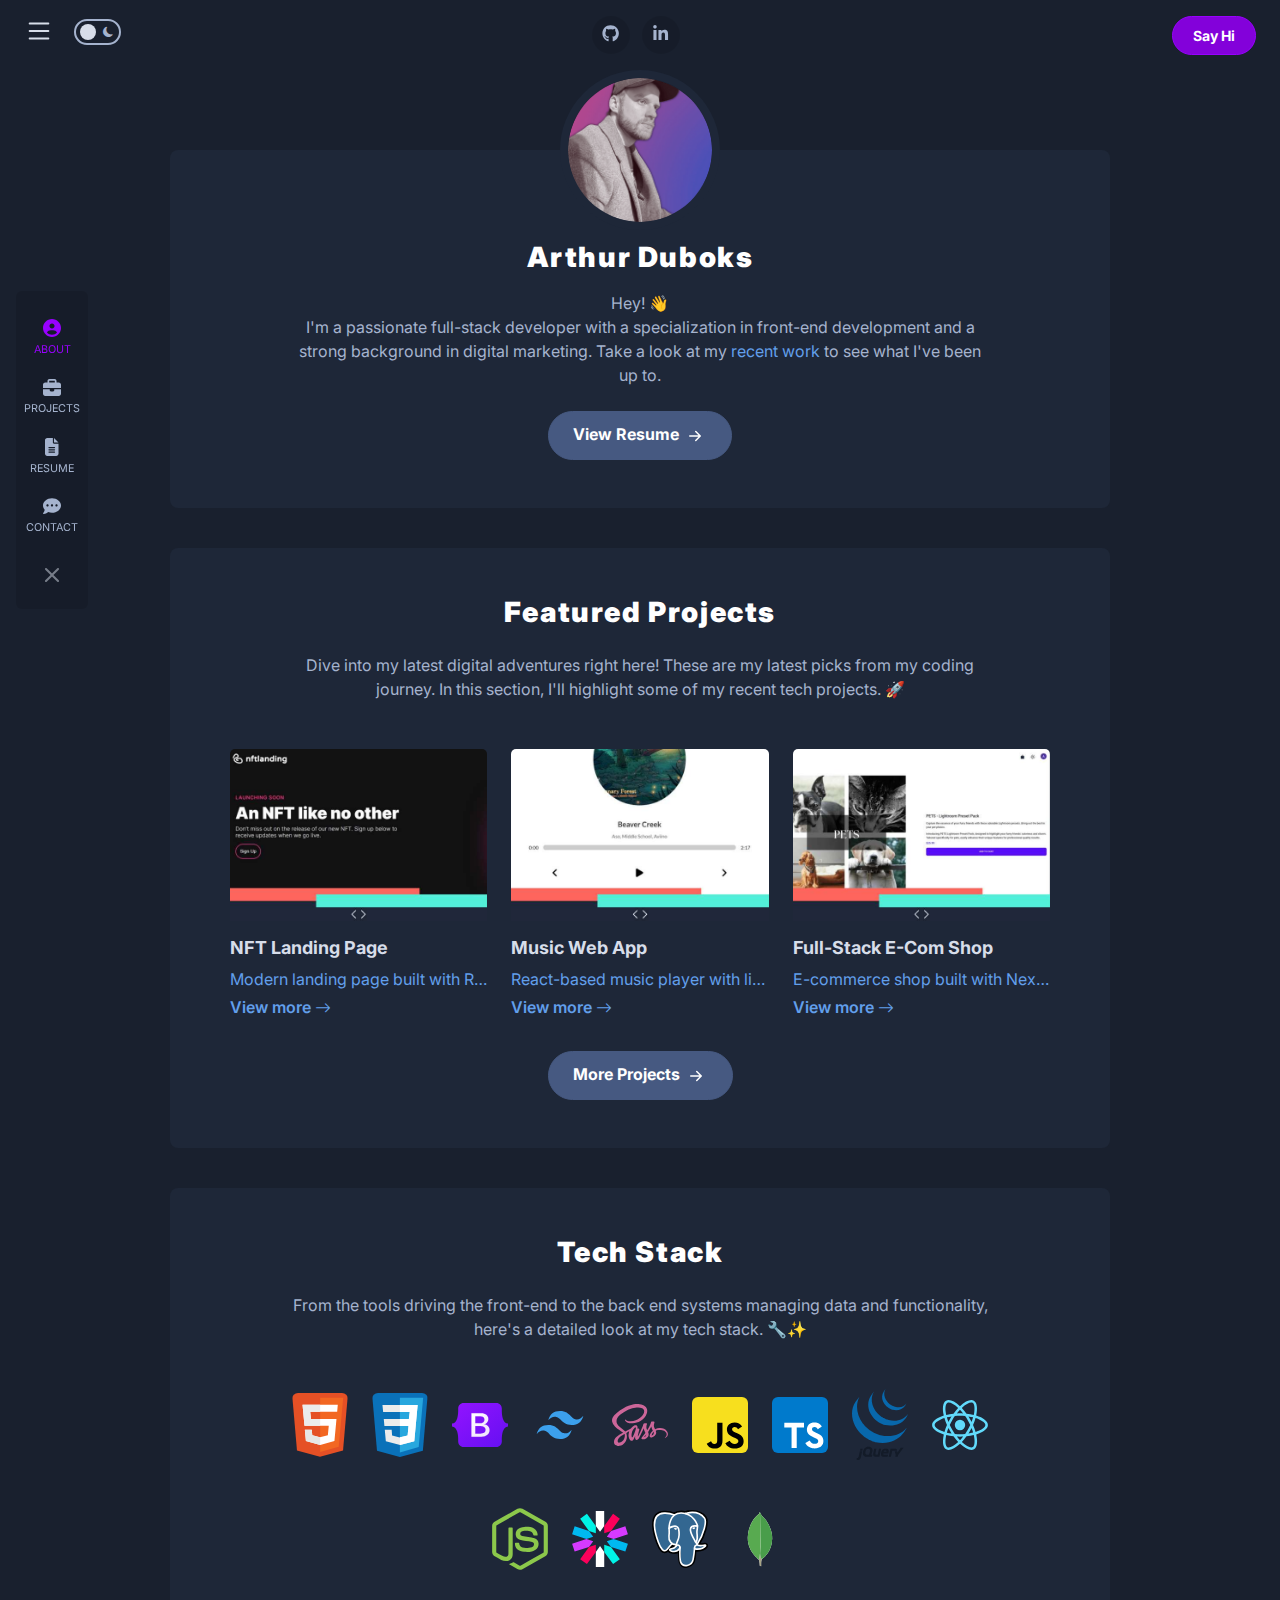
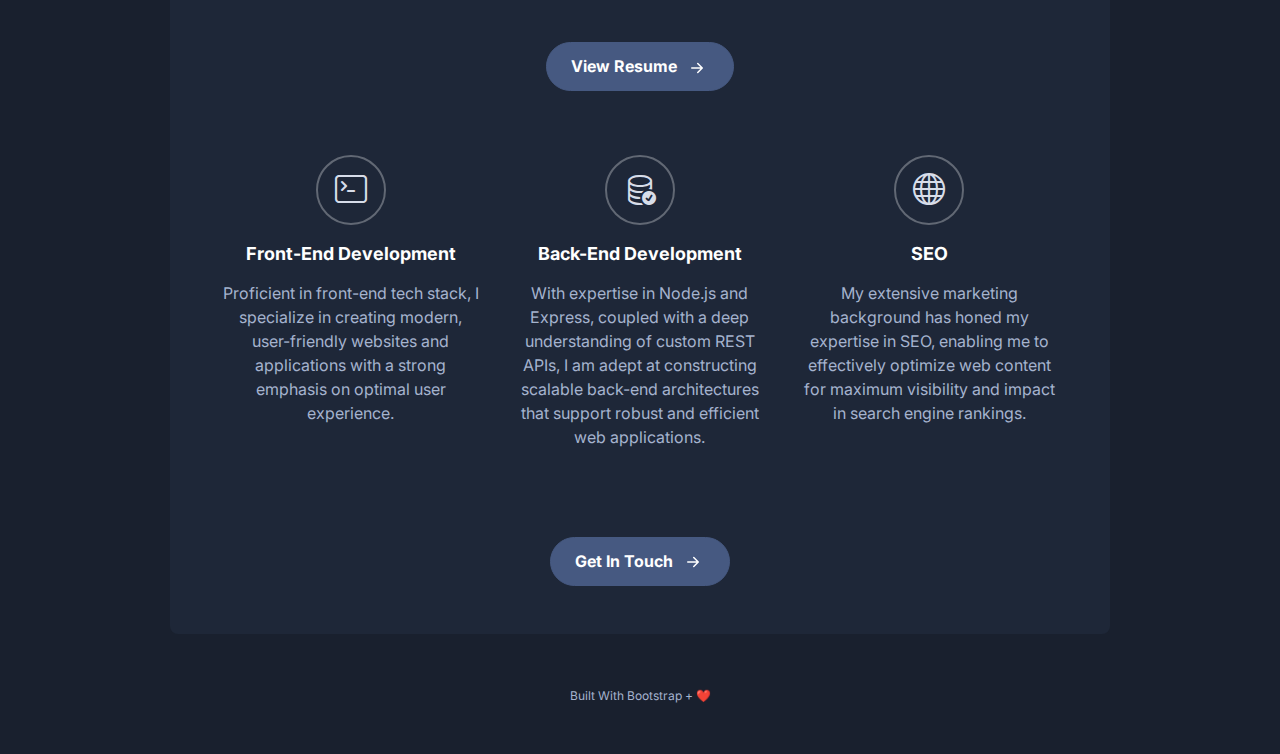
==== commit ae72f399: "content update" ====
--- a/index.html
+++ b/index.html
@@ -115,7 +115,7 @@
 							<h2 class="intro-name text-center mb-3">Arthur Duboks</h2>
 							<div class="profile-intro text-md-center limit-max-width mx-auto">
 							    <p>Hey! 👋<br>
-									I'm a full-stack developer with a specialization in front-end development and a strong background in digital marketing. Take a look at my <a href="projects.html">recent work</a> to see what I've been up to.</p>									
+									I'm a passionate full-stack developer with a specialization in front-end development and a strong background in digital marketing. Take a look at my <a href="projects.html">recent work</a> to see what I've been up to.</p>									
 							</div>
 						</div><!--//intro-holder-->
 						
@@ -129,7 +129,7 @@
 					
 					<section class="featured-projects-section section mx-auto">
 						<h3 class="section-heading mb-4">Featured Projects</h3>
-						<div class="section-intro mb-5 limit-max-width mx-auto text-md-center">Dive into my latest digital adventures right here! These are my latest picks from my coding journey. 🚀</div>
+						<div class="section-intro mb-5 limit-max-width mx-auto text-md-center">Dive into my latest digital adventures right here! These are my latest picks from my coding journey. In this section, I'll highlight some of my recent tech projects. 🚀</div>
 						<div class="featured-project-list container">
 						    <div class="row justify-content-center gy-4">
 							    <div class="col-12 col-md-6 col-lg-4">
@@ -137,7 +137,7 @@
 									    <img src="assets/images/projects/nft_landing_page.jpg" width="600" height="400" class="card-img-top img-fluid" alt="image">
 									    <div class="card-body px-0">
 										    <h5 class="card-title"><a href="https://react-nft-app-eta.vercel.app/">NFT Landing Page</a></h5>
-									        <p class="card-text mb-1 text-truncate">React-built NFT landing page showcasing featured assets and sponsors in a modular design.</p>
+									        <p class="card-text mb-1 text-truncate">Modern landing page built with React.</p>
 									        <div><a class="card-link more-link" href="./projects.html">View more <span class="link-arrow"><i class="bi bi-arrow-right"></i></span></a></div>
 									    </div>
 									</div><!--//card-->
@@ -156,8 +156,8 @@
 								    <div class="card">
 									    <img src="assets/images/projects/next_ecom_shop.jpg" width="600" height="400" class="card-img-top img-fluid" alt="image">
 									    <div class="card-body px-0">
-										    <h5 class="card-title"><a href="https://e-com-next-beta.vercel.app/">E-Com Website</a></h5>
-									        <p class="card-text mb-1 text-truncate">Next.js e-commerce site with user auth and Stripe integration.</p>
+										    <h5 class="card-title"><a href="https://e-com-next-beta.vercel.app/">Full-Stack E-Com Shop</a></h5>
+									        <p class="card-text mb-1 text-truncate">E-commerce shop built with Next js.</p>
 									        <div><a class="card-link more-link" href="./projects.html">View more <span class="link-arrow"><i class="bi bi-arrow-right"></i></span></a></div>
  
 									    </div>
@@ -177,7 +177,7 @@
 					<section class="skills-section section mx-auto mb-0">
 						<h3 class="section-heading mb-4">Tech Stack</h3>
 						<div class="section-intro mb-5 limit-max-width text-md-center">
-							Peek under the hood and see the tools that fuel my magic! 🛠️✨ From frontend fireworks to backend beats, here's what I play with.</a>
+							From the tools driving the front-end to the back end systems managing data and functionality, here's a detailed look at my tech stack. 🔧✨</a>
 						</div><!--//section-intro-->
 						<div class="row tech-list justify-content-center align-items-center">
 							
@@ -191,12 +191,21 @@
 								<img class="rounded img-fluid" src="assets/images/tech-icons/bootstrap5.svg" width="56" height="56" alt="Bootstrap 5 icon">
 							</div>
 							<div class="icon-item col-4 col-md-3 col-lg-2 mb-3 mb-lg-5">
+								<img class="rounded img-fluid" src="assets/images/tech-icons/tailwind.svg" width="56" height="56" alt="Tailwind icon">
+							</div>
+							<div class="icon-item col-4 col-md-3 col-lg-2 mb-3 mb-lg-5">
+								<img class="rounded img-fluid" src="assets/images/tech-icons/sass.svg" width="56" height="56" alt="Sass icon">
+							</div>
+							<div class="icon-item col-4 col-md-3 col-lg-2 mb-3 mb-lg-5">
 								<img class="rounded img-fluid" src="assets/images/tech-icons/javascript.svg" width="56" height="56" alt="JavaScript icon">
 							</div>
 							<div class="icon-item col-4 col-md-3 col-lg-2 mb-3 mb-lg-5">
 								<img class="rounded img-fluid" src="assets/images/tech-icons/typescript.svg" width="56" height="56" alt="TypeScript icon">
 							</div>
 							<div class="icon-item col-4 col-md-3 col-lg-2 mb-3 mb-lg-5">
+								<img class="rounded img-fluid" src="assets/images/tech-icons/jquery-alt.svg" width="56" height="56" alt="JQuery icon">
+							</div>
+							<div class="icon-item col-4 col-md-3 col-lg-2 mb-3 mb-lg-5">
 								<img class="rounded img-fluid" src="assets/images/tech-icons/react.svg" width="56" height="56" alt="React icon">
 							</div>
 							
@@ -204,6 +213,9 @@
 							
 							<div class="icon-item col-4 col-md-3 col-lg-2 mb-3 mb-lg-5">
 								<img class="rounded img-fluid" src="assets/images/tech-icons/nodejs.svg" width="56" height="56" alt="Node.js icon">
+							</div>
+							<div class="icon-item col-4 col-md-3 col-lg-2 mb-3 mb-lg-5">
+								<img class="rounded img-fluid" src="assets/images/tech-icons/jwt.svg" width="56" height="56" alt="JWT icon">
 							</div>
 							<div class="icon-item col-4 col-md-3 col-lg-2 mb-3 mb-lg-5">
 								<img class="rounded img-fluid" src="assets/images/tech-icons/postgresql.svg" width="56" height="56" alt="PostgreSQL icon">
@@ -224,21 +236,21 @@
 								<div class="item-icon-holder mx-md-auto"><i class="item-icon bi bi-terminal"></i></div>
 								<h3 class="item-title mb-3">Front-End Development</h3>
 								<div class="item-desc">
-									Leveraging the capabilities of React, utilizing advanced Flexbox techniques, and proficiently handling JavaScript intricacies. Dedicated to creating sophisticated designs with fluid animations, I'm committed to enhancing the web user experience.
+									Proficient in front-end tech stack, I specialize in creating modern, user-friendly websites and applications with a strong emphasis on optimal user experience.
 								</div><!--//item-desc-->
 							</div><!--//item-->
 							<div class="item col-md-6 col-lg-4 text-md-center">
 								<div class="item-icon-holder  mx-md-auto"><i class="item-icon bi bi-database-check"></i></div>
 								<h3 class="item-title mb-3">Back-End Development</h3>
 								<div class="item-desc">
-									Implementing robust Node.js solutions, managing complex database operations, and integrating efficient API endpoints. Behind the architecture, I ensure optimal performance and seamless functionality.
+									With expertise in Node.js and Express, coupled with a deep understanding of custom REST APIs, I am adept at constructing scalable back-end architectures that support robust and efficient web applications.
 								</div><!--//item-desc-->
 							</div><!--//item-->
 							<div class="item col-md-6 col-lg-4 text-md-center">
 								<div class="item-icon-holder  mx-md-auto"><i class="item-icon bi bi-globe"></i></div>
 								<h3 class="item-title mb-3">SEO</h3>
 								<div class="item-desc">
-									Mastering SEO strategies, fine-tuning meta attributes, and ensuring optimal crawler indexing. With a specialized focus on digital marketing, I am dedicated to elevating web page visibility in search rankings.
+									My extensive marketing background has honed my expertise in SEO, enabling me to effectively optimize web content for maximum visibility and impact in search engine rankings.
 								</div><!--//item-desc-->
 							</div><!--//item-->
 							<!--//item-->
@@ -262,7 +274,6 @@
 	</footer>
 	
 	<!-- Javascript -->
-	<script src="assets/plugins/popper.min.js"></script> 
 	<script src="assets/plugins/bootstrap/js/bootstrap.min.js"></script>
 	
 	<!-- Dark/Light Mode Toggle  -->
